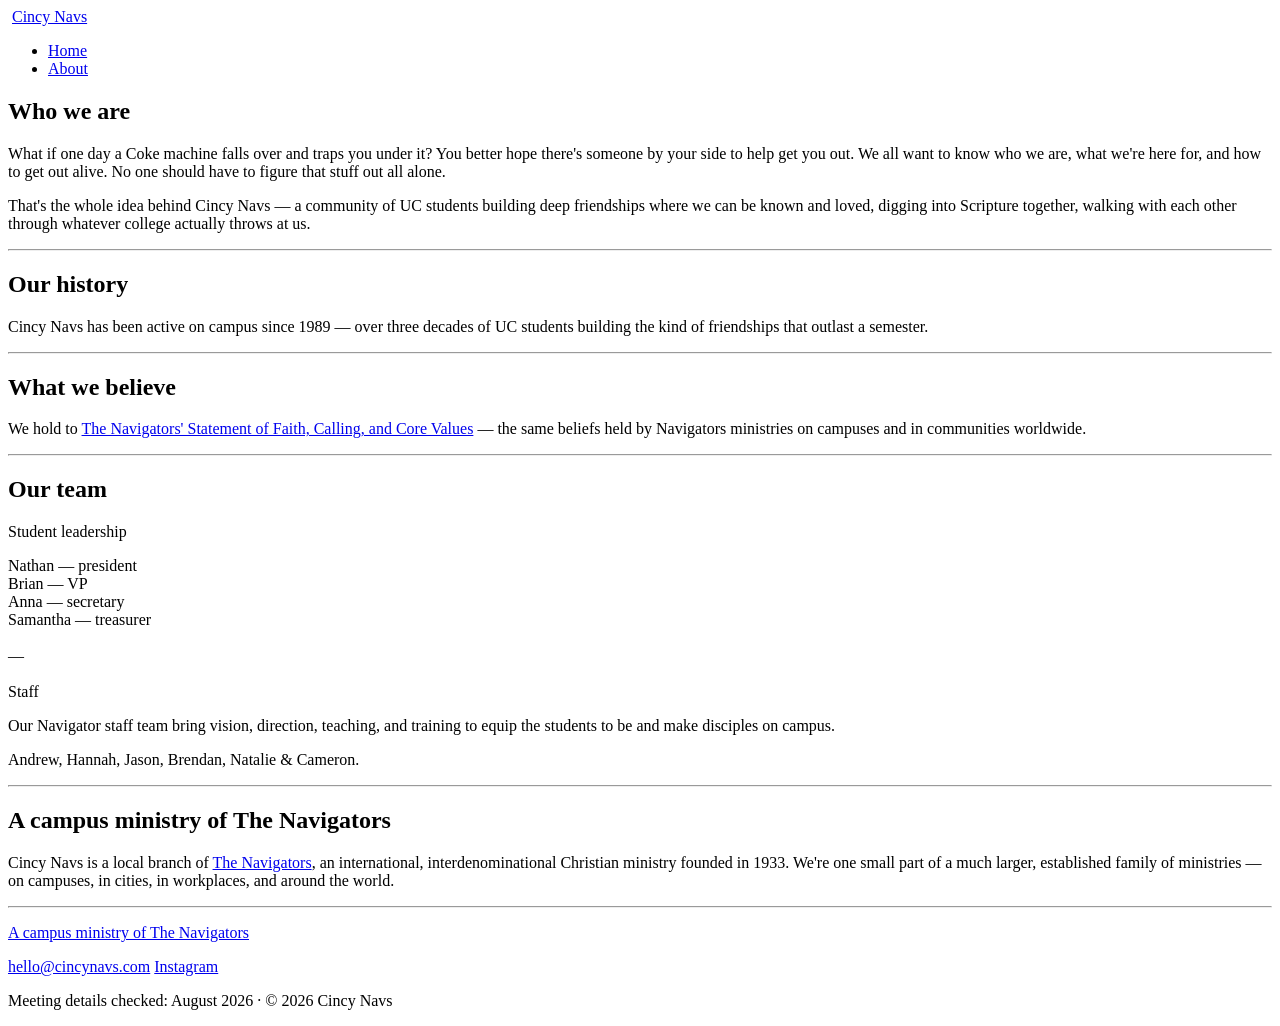
==== about.html @ 7e3887af "Link Instagram to real handle" ====
<!DOCTYPE html>
<html lang="en">
<head>
<meta charset="UTF-8">
<meta name="viewport" content="width=device-width, initial-scale=1.0">
<title>About — Cincy Navs</title>
<link rel="preconnect" href="https://fonts.googleapis.com">
<link rel="preconnect" href="https://fonts.gstatic.com" crossorigin>
<link href="https://fonts.googleapis.com/css2?family=Fraunces:ital,opsz,wght@0,9..144,500;0,9..144,700;0,9..144,900;1,9..144,500&display=swap" rel="stylesheet">
<link rel="stylesheet" href="style.css">
</head>
<body>

<header>
  <div class="brand">
    <img src="assets/cincynavs-logo.png" alt="">
    <a href="index.html">Cincy Navs</a>
  </div>
  <nav>
    <ul>
      <li><a href="index.html">Home</a></li>
      <li><a href="about.html" class="current">About</a></li>
    </ul>
  </nav>
</header>

<div class="wrap">

  <section>
    <h1>Who we are</h1>
    <p>What if one day a Coke machine falls over and traps you under it? You better hope there's someone by your side to help get you out. We all want to know who we are, what we're here for, and how to get out alive. No one should have to figure that stuff out all alone.</p>
    <p>That's the whole idea behind Cincy Navs — a community of UC students building deep friendships where we can be known and loved, digging into Scripture together, walking with each other through whatever college actually throws at us.</p>
  </section>

  <hr>

  <section>
    <h2>Our history</h2>
    <p>Cincy Navs has been active on campus since 1989 — over three decades of UC students building the kind of friendships that outlast a semester.</p>
  </section>

  <hr>

  <section>
    <h2>What we believe</h2>
    <p>We hold to <a href="https://www.navigators.org/who-we-are/" target="_blank" rel="noopener">The Navigators' Statement of Faith, Calling, and Core Values</a> — the same beliefs held by Navigators ministries on campuses and in communities worldwide.</p>
  </section>

  <hr>

  <section>
    <h2>Our team</h2>

    <p class="caption">Student leadership</p>
    <div class="team-list tight">
      <div class="team-member">
        <span class="name">Nathan</span> — <span class="role">president</span>
      </div>
      <div class="team-member">
        <span class="name">Brian</span> — <span class="role">VP</span>
      </div>
      <div class="team-member">
        <span class="name">Anna</span> — <span class="role">secretary</span>
      </div>
      <div class="team-member">
        <span class="name">Samantha</span> — <span class="role">treasurer</span>
      </div>
    </div>

    <div class="connector" style="margin: 18px 0;">—</div>

    <p class="caption">Staff</p>
    <p style="margin-top: 6px;">Our Navigator staff team bring vision, direction, teaching, and training to equip the students to be and make disciples on campus.</p>
    <p style="margin-top: 6px;">Andrew, Hannah, Jason, Brendan, Natalie &amp; Cameron.</p>
  </section>

  <hr>

  <section>
    <h2>A campus ministry of The Navigators</h2>
    <p>Cincy Navs is a local branch of <a href="https://www.navigators.org" target="_blank" rel="noopener">The Navigators</a>, an international, interdenominational Christian ministry founded in 1933. We're one small part of a much larger, established family of ministries — on campuses, in cities, in workplaces, and around the world.</p>
  </section>

</div>

<footer>
  <hr>
  <p><a href="https://www.navigators.org" target="_blank" rel="noopener">A campus ministry of The Navigators</a></p>
  <p class="foot-links">
    <a href="mailto:hello@cincynavs.com">hello@cincynavs.com</a>
    <a href="https://instagram.com/cincynavs" target="_blank" rel="noopener">Instagram</a>
  </p>
  <p class="updated">Meeting details checked: August 2026 · © 2026 Cincy Navs</p>
</footer>

</body>
</html>
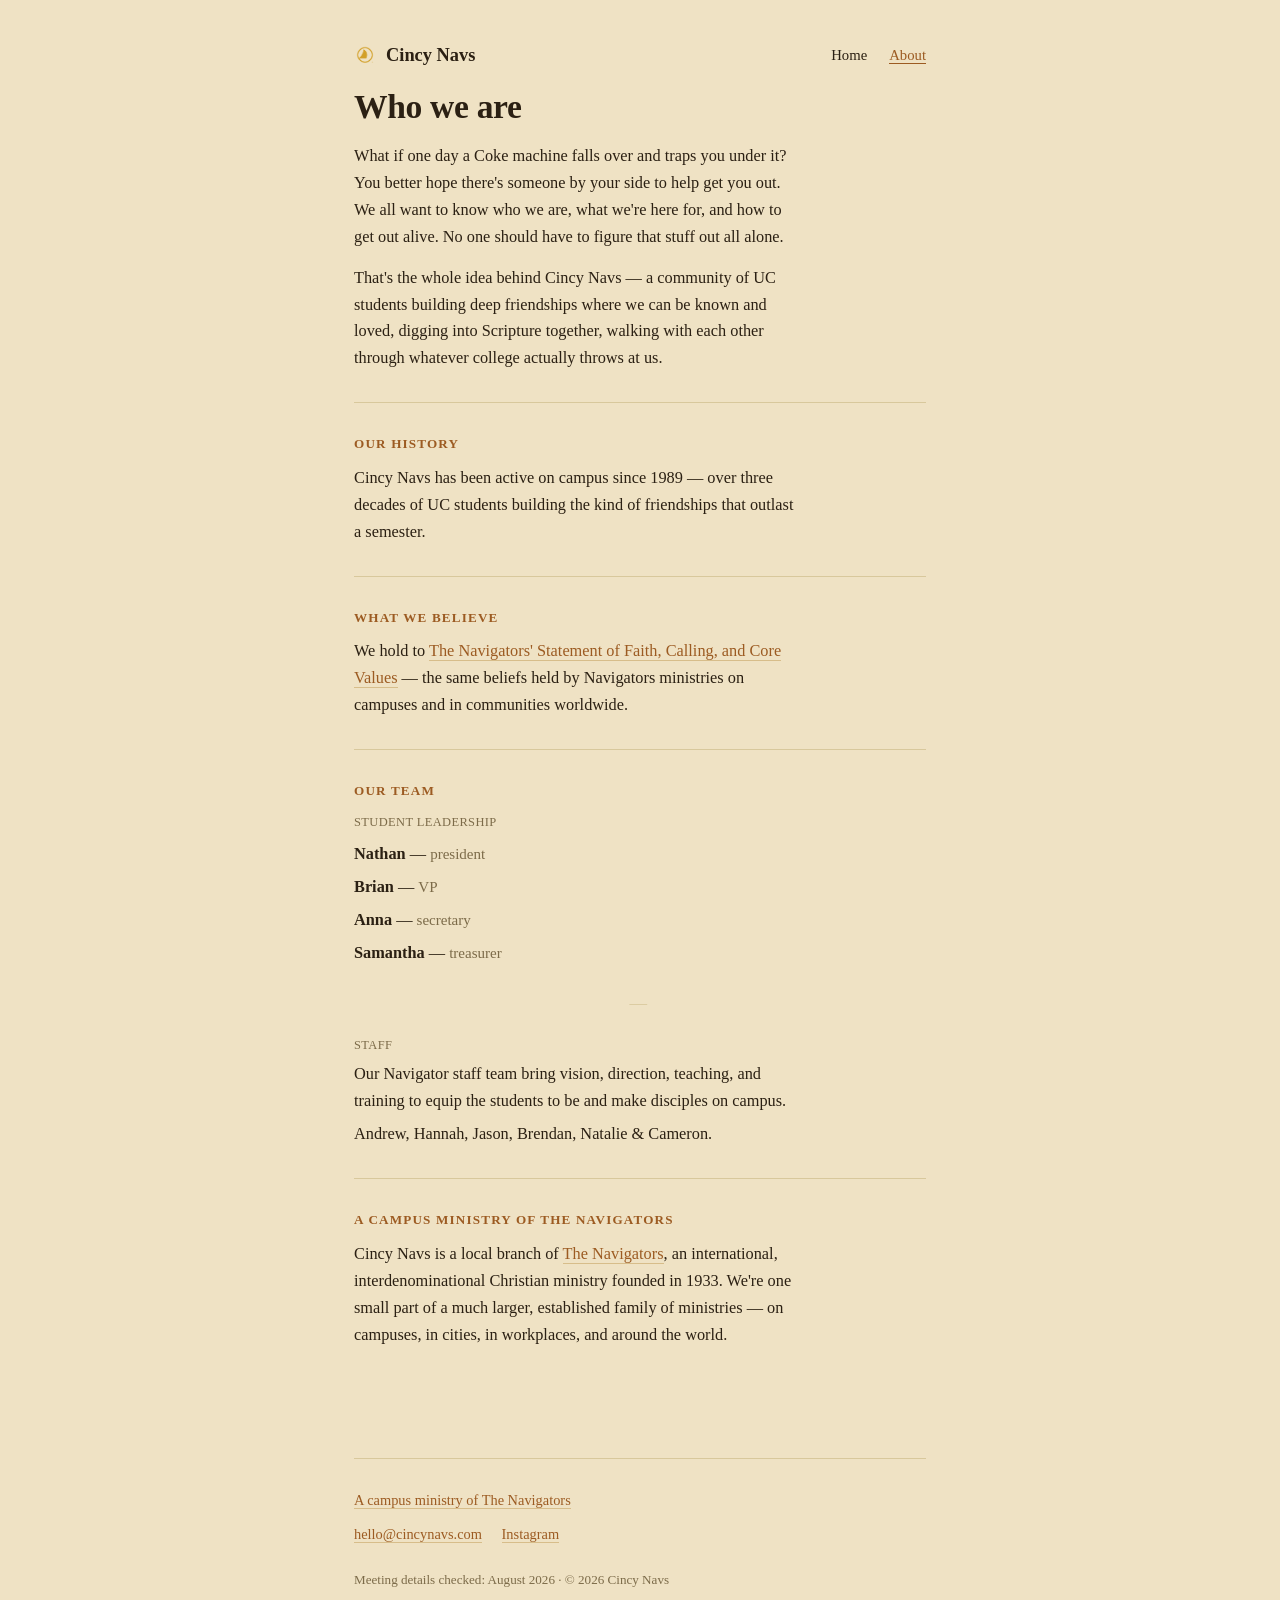
==== commit 845be9ac: "Build static Cincy Navs site from locked mockups and brief Two-page static site (index.html, about.h" ====
--- a/about.html
+++ b/about.html
@@ -88,7 +88,7 @@
   <p><a href="https://www.navigators.org" target="_blank" rel="noopener">A campus ministry of The Navigators</a></p>
   <p class="foot-links">
     <a href="mailto:hello@cincynavs.com">hello@cincynavs.com</a>
-    <a href="https://instagram.com/cincynavs" target="_blank" rel="noopener">Instagram</a>
+    <a href="#" target="_blank" rel="noopener">Instagram</a>
   </p>
   <p class="updated">Meeting details checked: August 2026 · © 2026 Cincy Navs</p>
 </footer>
--- a/style.css
+++ b/style.css
@@ -0,0 +1,217 @@
+:root {
+  --ink: #2B2013;
+  --paper: #EFE2C4;
+  --muted: #7C6B49;
+  --line: #D8C89C;
+  --accent: #9C5B22;
+  --accent-soft: #C17A2E;
+}
+
+* { margin: 0; padding: 0; box-sizing: border-box; }
+
+body {
+  font-family: Georgia, 'Times New Roman', serif;
+  color: var(--ink);
+  background: var(--paper);
+  line-height: 1.65;
+  font-size: 1.02rem;
+  -webkit-font-smoothing: antialiased;
+}
+
+.wrap {
+  max-width: 620px;
+  margin: 0 auto;
+  padding: 0 24px 80px;
+}
+
+a { color: var(--accent); text-decoration: none; border-bottom: 1px solid rgba(168,121,31,0.35); }
+a:hover { border-bottom-color: var(--accent); }
+
+/* ===== HEADER ===== */
+header {
+  max-width: 620px;
+  margin: 0 auto;
+  padding: 40px 24px 18px;
+  display: flex;
+  align-items: center;
+  justify-content: space-between;
+}
+.brand {
+  display: flex;
+  align-items: center;
+  gap: 10px;
+  font-family: 'Fraunces', Georgia, serif;
+  font-weight: 700;
+  font-size: 1.15rem;
+}
+.brand img { width: 22px; height: 22px; }
+.brand a { border-bottom: none; color: var(--ink); }
+
+nav ul {
+  list-style: none;
+  display: flex;
+  gap: 22px;
+  font-size: 0.92rem;
+}
+nav a { border-bottom: none; color: var(--ink); }
+nav a:hover { color: var(--accent); }
+nav a.current { color: var(--accent); border-bottom: 1px solid var(--accent); }
+
+hr {
+  border: none;
+  border-top: 1px solid var(--line);
+  margin: 30px 0;
+}
+
+/* ===== CAPTION / SIGNAGE STYLE ===== */
+.caption {
+  font-family: Georgia, serif;
+  font-size: 0.78rem;
+  letter-spacing: 0.03em;
+  text-transform: uppercase;
+  color: var(--muted);
+}
+
+/* ===== HEADINGS ===== */
+h1 {
+  font-family: 'Fraunces', Georgia, serif;
+  font-size: 2.1rem;
+  font-weight: 700;
+  line-height: 1.15;
+  letter-spacing: -0.01em;
+  margin-bottom: 16px;
+}
+.hero h1 { font-size: 2.3rem; }
+
+h2 {
+  font-family: 'Fraunces', Georgia, serif;
+  font-size: 0.82rem;
+  font-weight: 700;
+  letter-spacing: 0.09em;
+  text-transform: uppercase;
+  color: var(--accent);
+  margin-bottom: 10px;
+}
+
+/* ===== HERO — text only (home) ===== */
+.hero p {
+  max-width: 46ch;
+  color: var(--ink);
+}
+.hero .sub {
+  color: var(--muted);
+  margin-top: 12px;
+}
+
+/* ===== PHOTO STRIP (home) ===== */
+.photo-lead { width: 100%; margin-bottom: 16px; }
+.photo-lead img {
+  width: 100%;
+  height: auto;
+  display: block;
+  border: 1px solid var(--line);
+}
+.photo-lead .caption { margin-top: 6px; display: block; }
+
+.photo-pair {
+  display: flex;
+  gap: 14px;
+}
+.photo-item { flex: 1 1 0; min-width: 0; }
+.photo-item img {
+  width: 100%;
+  height: auto;
+  object-fit: cover;
+  border: 1px solid var(--line);
+  display: block;
+}
+.photo-item .caption { margin-top: 6px; display: block; }
+
+/* ===== STUDENT QUOTE — the one warm register (home) ===== */
+.quote {
+  font-style: italic;
+  font-size: 1.08rem;
+  color: var(--ink);
+  max-width: 48ch;
+  line-height: 1.6;
+}
+.quote-attr {
+  margin-top: 8px;
+  font-style: normal;
+}
+.quote-attr .caption { display: inline; }
+
+/* ===== ENTRIES LIST — Nav Night / Bible study / coffee (home) ===== */
+.entry { padding: 4px 0; }
+.entry-title {
+  font-size: 1rem;
+  font-weight: normal;
+  color: var(--ink);
+}
+.entry-title .when { color: var(--muted); font-style: normal; }
+.entry p.desc {
+  margin-top: 4px;
+  color: var(--muted);
+  font-size: 0.96rem;
+}
+
+.entry.primary .entry-title {
+  font-family: 'Fraunces', Georgia, serif;
+  font-size: 1.4rem;
+  font-weight: 700;
+  color: var(--accent);
+}
+.entry.primary .entry-title .when { color: var(--accent-soft); }
+.entry.primary p.desc { color: var(--ink); }
+
+.connector {
+  text-align: center;
+  color: var(--line);
+  font-size: 1.1rem;
+  margin: 2px 0;
+  letter-spacing: 0.2em;
+}
+
+/* ===== ABOUT TEASER (home) ===== */
+.about-teaser p { max-width: 50ch; }
+
+/* ===== ABOUT PAGE SECTIONS ===== */
+section p { max-width: 54ch; }
+section p + p { margin-top: 14px; }
+
+.placeholder-note {
+  display: inline-block;
+  margin-top: 10px;
+  font-size: 0.86rem;
+  color: var(--accent-soft);
+  font-style: italic;
+}
+
+.team-list { margin-top: 6px; }
+.team-member { padding: 10px 0; }
+.team-list.tight .team-member { padding: 3px 0; }
+.team-member .name {
+  font-weight: bold;
+  color: var(--ink);
+}
+.team-member .role {
+  color: var(--muted);
+  font-size: 0.94rem;
+}
+
+/* ===== FOOTER ===== */
+footer {
+  max-width: 620px;
+  margin: 0 auto;
+  padding: 0 24px 50px;
+  color: var(--muted);
+  font-size: 0.9rem;
+}
+footer .foot-links { margin-top: 10px; }
+footer .foot-links a { margin-right: 16px; }
+footer .updated { margin-top: 22px; font-size: 0.82rem; }
+
+@media (max-width: 480px) {
+  header { flex-direction: column; align-items: flex-start; gap: 14px; }
+  nav ul { gap: 16px; padding-left: 0; }
+}
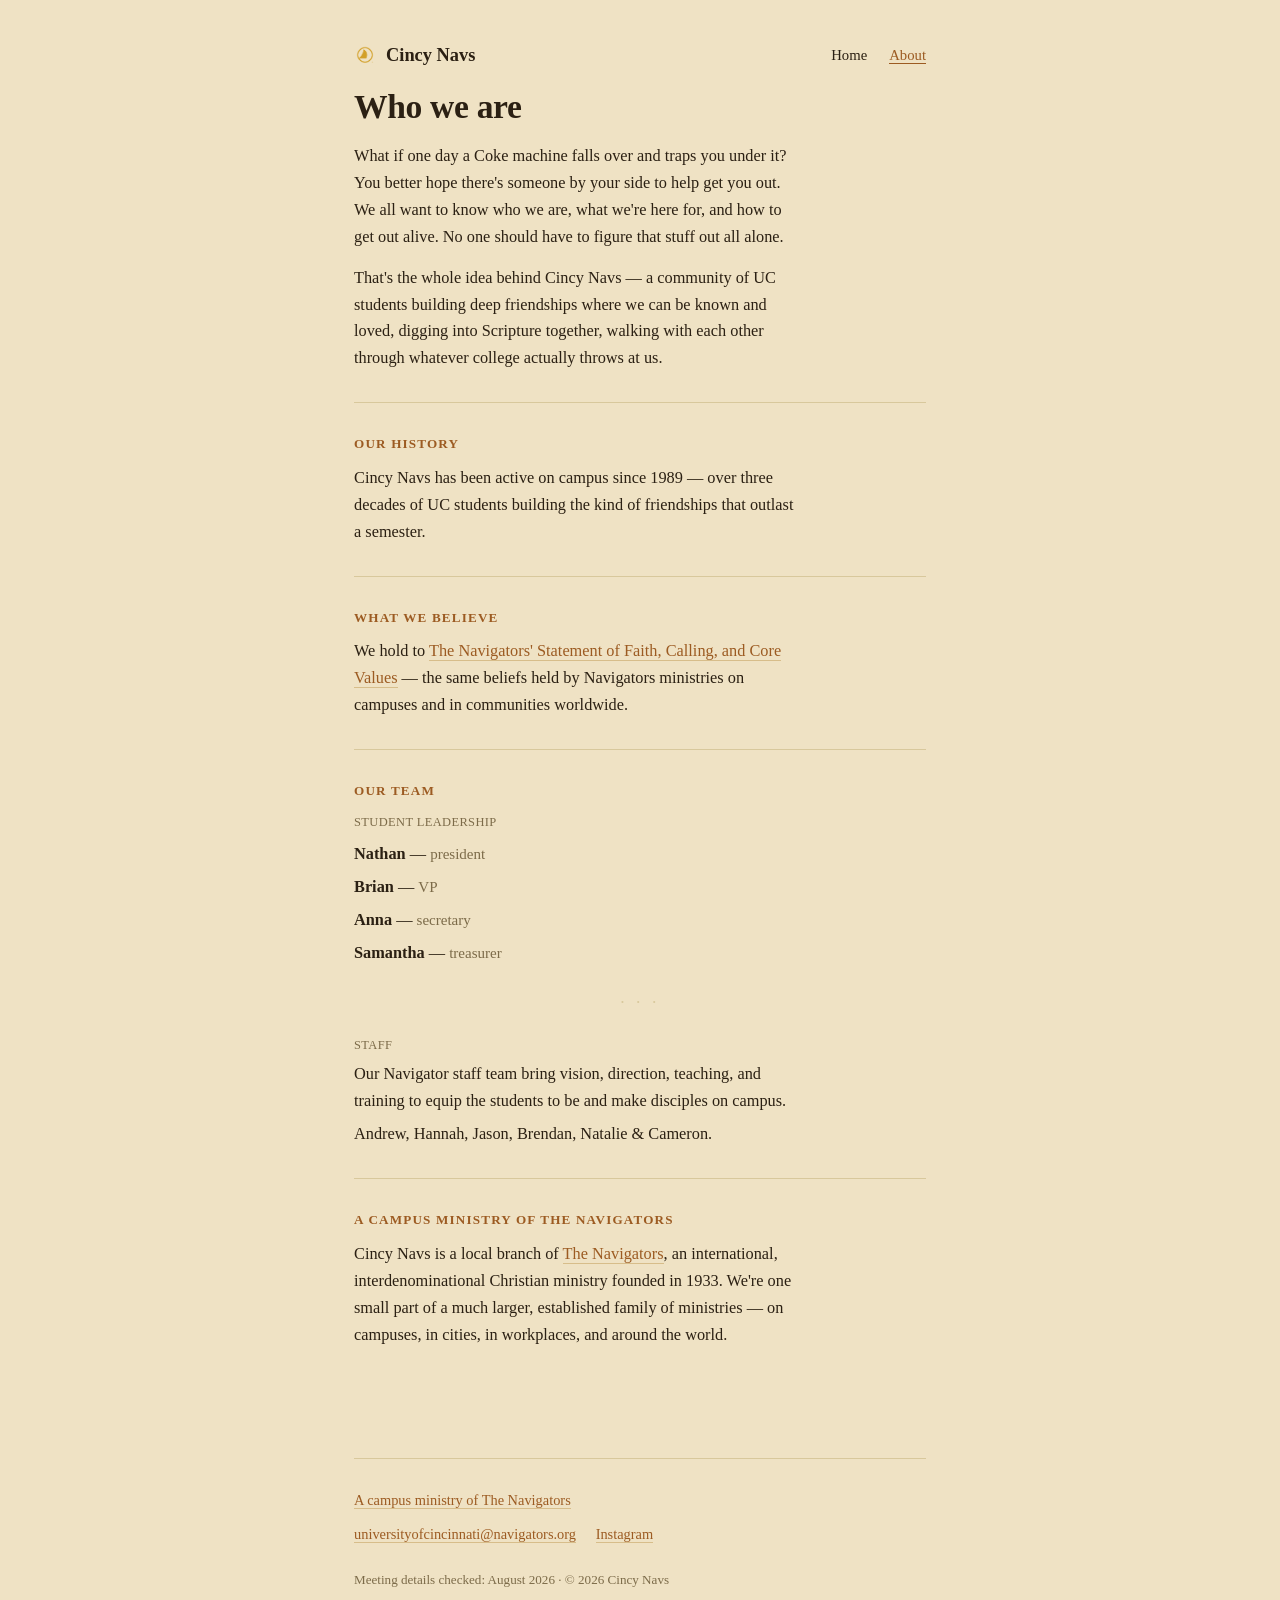
==== commit cde84a3c: "Rework connect copy, switch dividers to dinkus, update contact email Rewrite the Nav Night/Bible stu" ====
--- a/about.html
+++ b/about.html
@@ -67,7 +67,7 @@
       </div>
     </div>
 
-    <div class="connector" style="margin: 18px 0;">—</div>
+    <div class="connector" style="margin: 18px 0;">· · ·</div>
 
     <p class="caption">Staff</p>
     <p style="margin-top: 6px;">Our Navigator staff team bring vision, direction, teaching, and training to equip the students to be and make disciples on campus.</p>
@@ -87,8 +87,8 @@
   <hr>
   <p><a href="https://www.navigators.org" target="_blank" rel="noopener">A campus ministry of The Navigators</a></p>
   <p class="foot-links">
-    <a href="mailto:hello@cincynavs.com">hello@cincynavs.com</a>
-    <a href="#" target="_blank" rel="noopener">Instagram</a>
+    <a href="mailto:universityofcincinnati@navigators.org">universityofcincinnati@navigators.org</a>
+    <a href="https://instagram.com/cincynavs" target="_blank" rel="noopener">Instagram</a>
   </p>
   <p class="updated">Meeting details checked: August 2026 · © 2026 Cincy Navs</p>
 </footer>
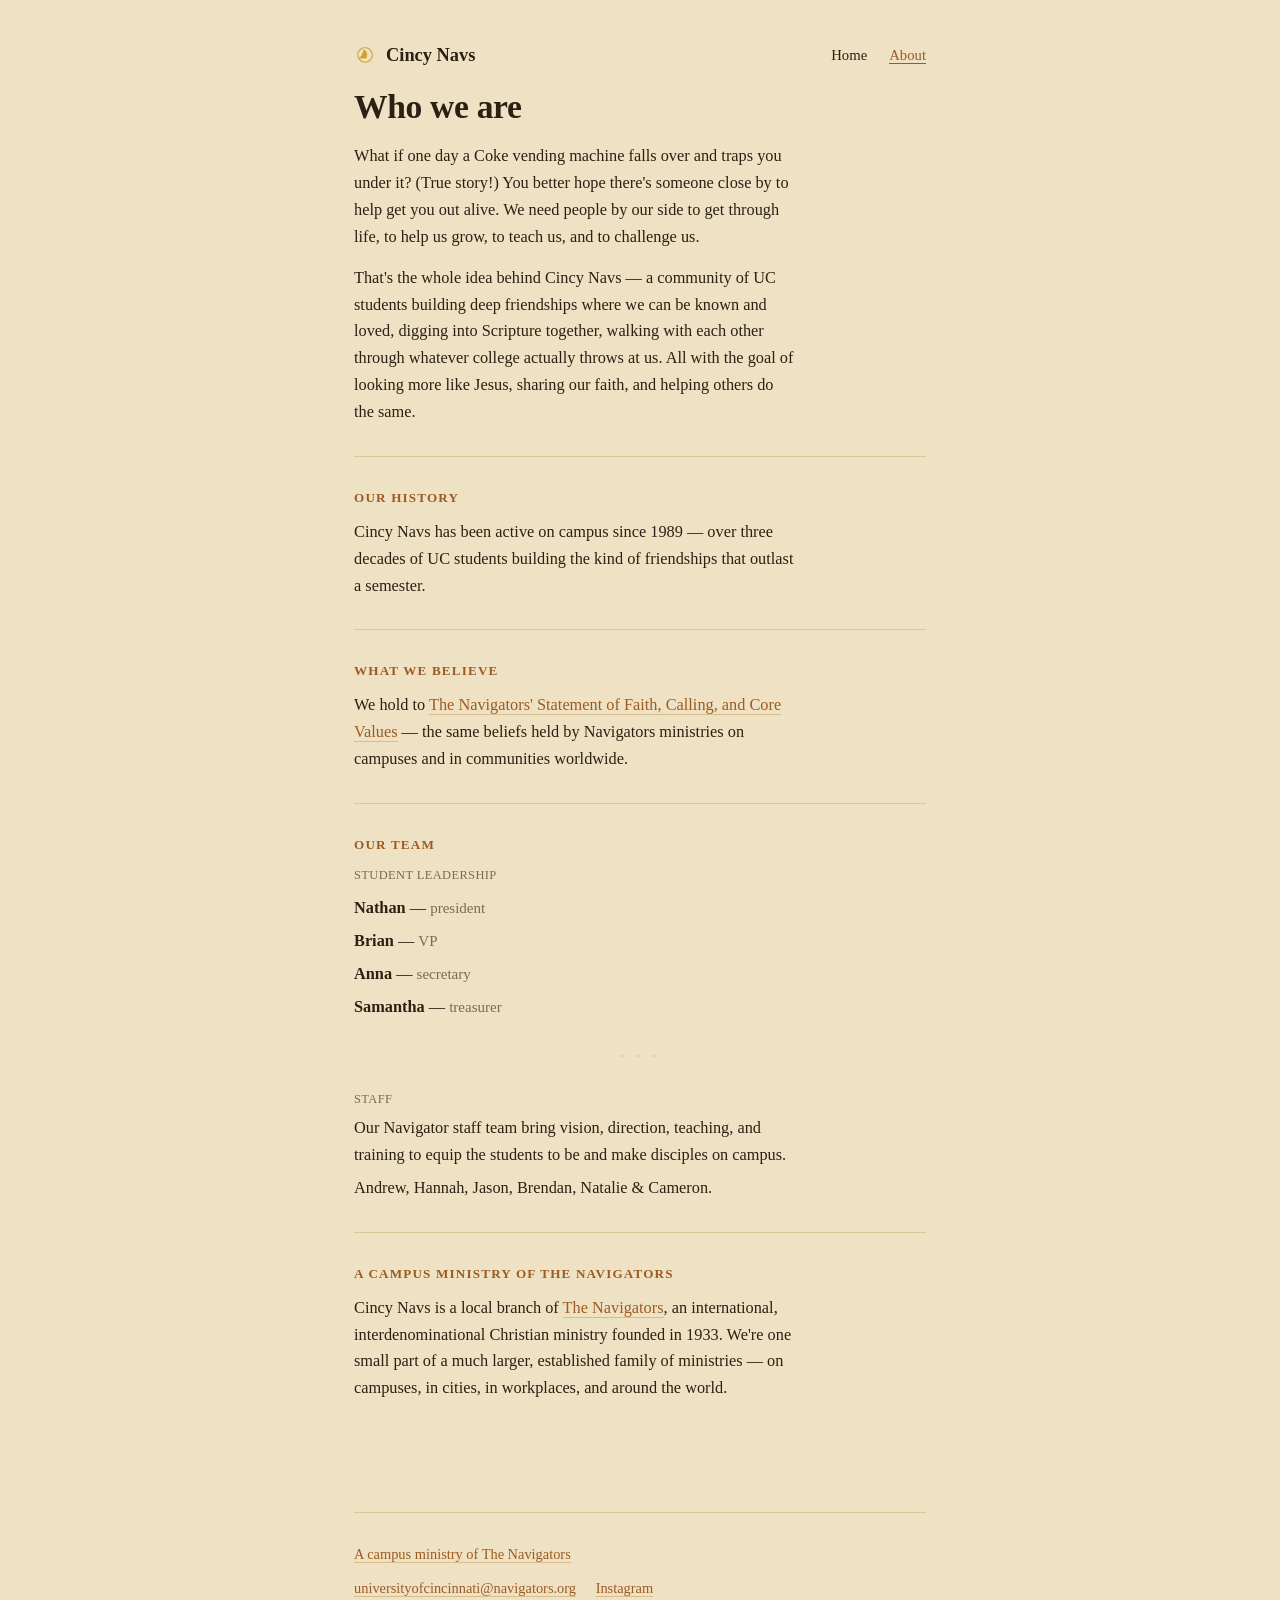
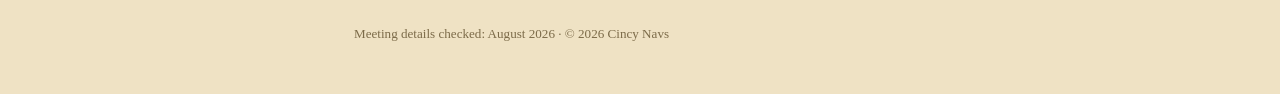
==== commit f05cccdd: "Rewrite Who We Are copy on home and About pages Replace the Coke-machine framing on the homepage tea" ====
--- a/about.html
+++ b/about.html
@@ -28,8 +28,8 @@
 
   <section>
     <h1>Who we are</h1>
-    <p>What if one day a Coke machine falls over and traps you under it? You better hope there's someone by your side to help get you out. We all want to know who we are, what we're here for, and how to get out alive. No one should have to figure that stuff out all alone.</p>
-    <p>That's the whole idea behind Cincy Navs — a community of UC students building deep friendships where we can be known and loved, digging into Scripture together, walking with each other through whatever college actually throws at us.</p>
+    <p>What if one day a Coke vending machine falls over and traps you under it? (True story!) You better hope there's someone close by to help get you out alive. We need people by our side to get through life, to help us grow, to teach us, and to challenge us.</p>
+    <p>That's the whole idea behind Cincy Navs — a community of UC students building deep friendships where we can be known and loved, digging into Scripture together, walking with each other through whatever college actually throws at us. All with the goal of looking more like Jesus, sharing our faith, and helping others do the same.</p>
   </section>
 
   <hr>
